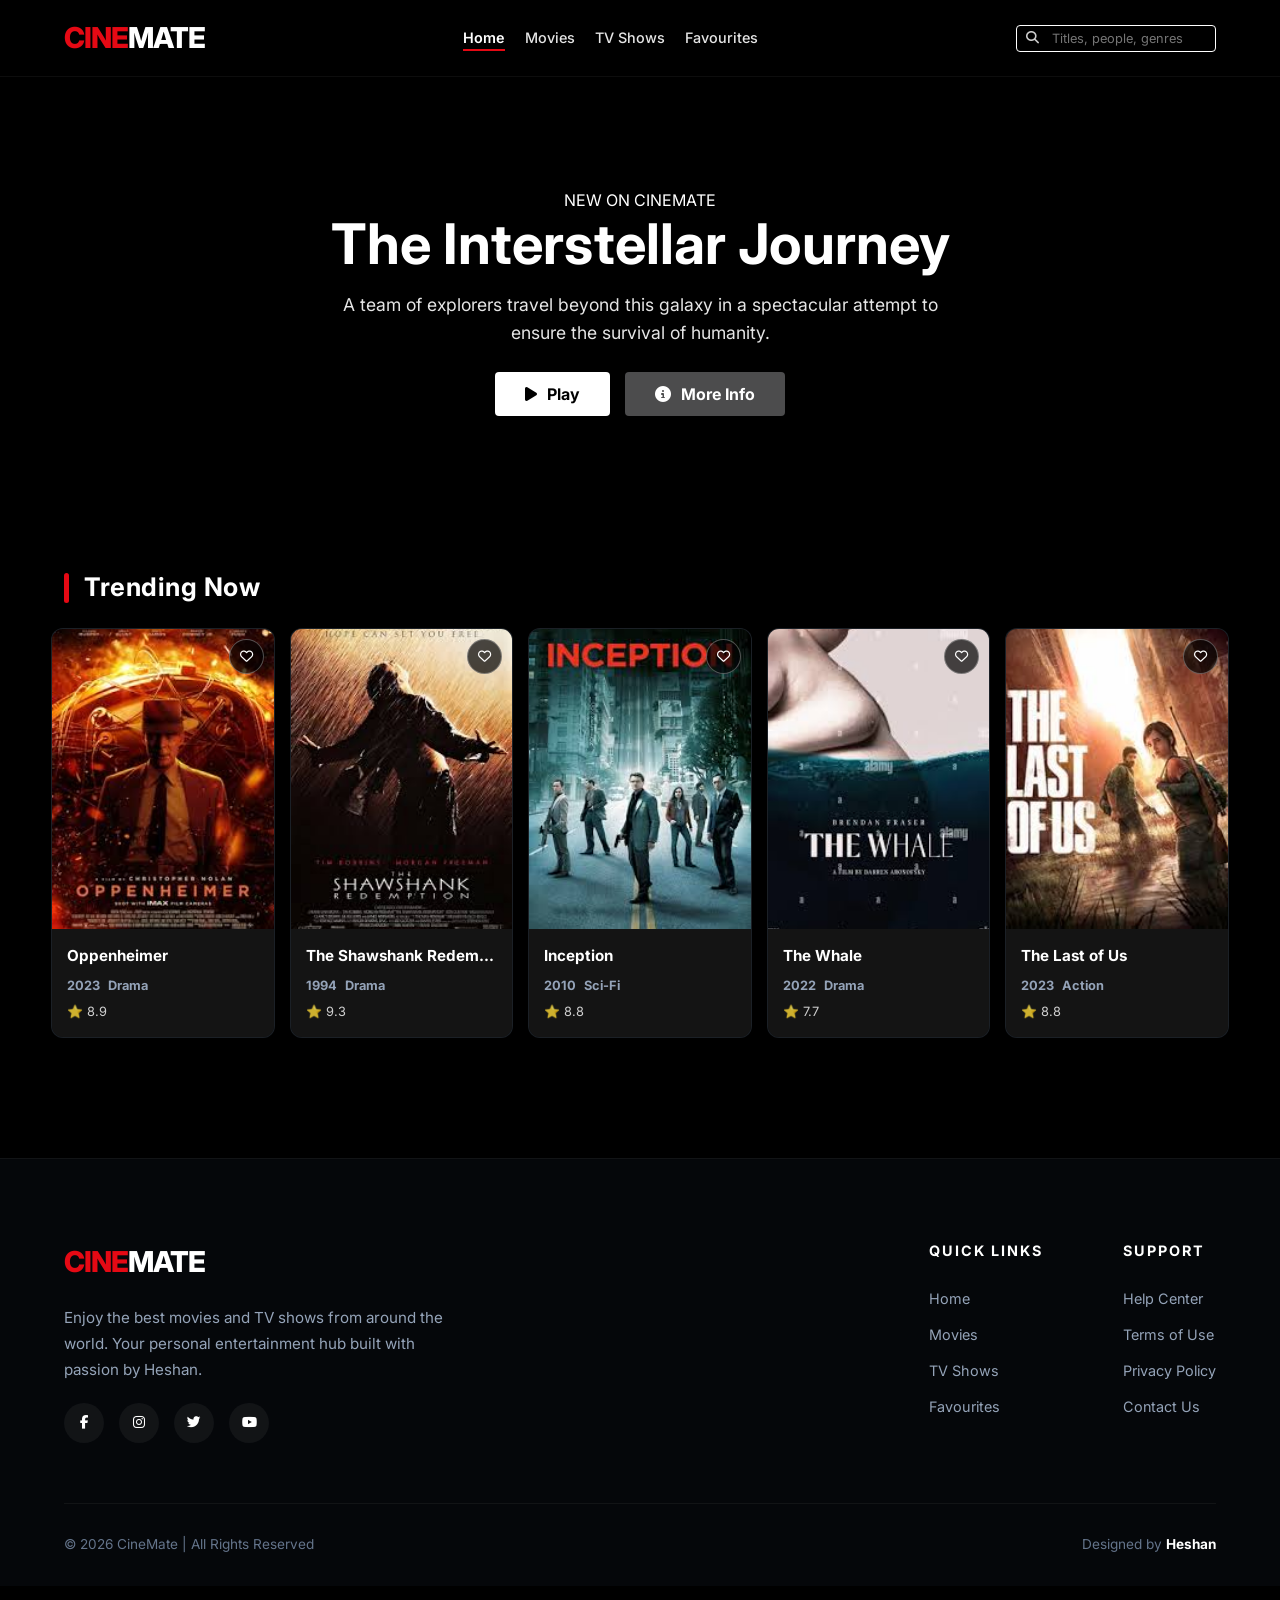
==== index.html @ fc8847e2 "Add files via upload" ====
<!DOCTYPE html>
<html lang="en">
<head>
    <meta charset="UTF-8">
    <meta name="viewport" content="width=device-width, initial-scale=1.0">
    <title>CineMate | Discover Great Movies</title>
    <link href="https://fonts.googleapis.com/css2?family=Inter:wght@400;500;600;700;800&display=swap" rel="stylesheet">
    <link rel="stylesheet" href="https://cdnjs.cloudflare.com/ajax/libs/font-awesome/6.4.0/css/all.min.css">
    <link rel="stylesheet" href="style.css">
</head>
<body>

    <nav class="navbar">
        <div class="logo">Cine<span>Mate</span></div>
        <ul class="nav-links">
            <li><a href="index.html" class="active">Home</a></li>
            <li><a href="movies.html">Movies</a></li>
            <li><a href="tv-shows.html">TV Shows</a></li>
            <li><a href="favourites.html">Favourites</a></li>
        </ul>
        <div class="nav-search">
            <i class="fa-solid fa-magnifying-glass"></i>
            <input type="text" placeholder="Titles, people, genres">
        </div>
    </nav>

    <header class="hero">
        <div class="hero-content">
            <div class="hero-badge">NEW ON CINEMATE</div>
            <h1>The <span>Interstellar</span> Journey</h1>
            <p>A team of explorers travel beyond this galaxy in a spectacular attempt to ensure the survival of humanity.</p>
            <div class="hero-actions">
                <button class="play-btn"><i class="fa-solid fa-play"></i> Play</button>
                <button class="info-btn"><i class="fa-solid fa-circle-info"></i> More Info</button>
            </div>
        </div>
    </header>
<main class="container">
    <div class="section-header" style="padding: 0 5%; margin-top: 20px; display: flex; align-items: center; gap: 15px;">
        <div style="width: 5px; height: 30px; background: #E50914; border-radius: 10px;"></div>
        <h2 style="font-size: 1.6rem; font-weight: 700; letter-spacing: 0.5px;">Trending Now</h2>
    </div>

    
</main>

   
        <div class="movie-grid">
            <div class="movie-card">
                <div class="card-thumb">
                    <img src="[data-uri]" alt="Oppenheimer">
                    <button class="fav-btn" title="Add to Favourites"><i class="fa-regular fa-heart"></i></button>
                </div>
                <div class="card-info">
                    <h4>Oppenheimer</h4>
                    <div class="meta-row"><span>2023</span><span>Drama</span></div>
                    <div class="card-rating-pill">⭐ 8.9</div>
                </div>
            </div>

            <div class="movie-card">
                <div class="card-thumb">
                    <img src="[data-uri]" alt="Shawshank Redemption">
                    <button class="fav-btn" title="Add to Favourites"><i class="fa-regular fa-heart"></i></button>
                </div>
                <div class="card-info">
                    <h4>The Shawshank Redemption</h4>
                    <div class="meta-row"><span>1994</span><span>Drama</span></div>
                    <div class="card-rating-pill">⭐ 9.3</div>
                </div>
            </div>

            <div class="movie-card">
                <div class="card-thumb">
                    <img src="[data-uri]" alt="Inception">
                    <button class="fav-btn" title="Add to Favourites"><i class="fa-regular fa-heart"></i></button>
                </div>
                <div class="card-info">
                    <h4>Inception</h4>
                    <div class="meta-row"><span>2010</span><span>Sci-Fi</span></div>
                    <div class="card-rating-pill">⭐ 8.8</div>
                </div>
            </div>

            <div class="movie-card">
                <div class="card-thumb">
                    <img src="[data-uri]" alt="The Whale">
                    <button class="fav-btn" title="Add to Favourites"><i class="fa-regular fa-heart"></i></button>
                </div>
                <div class="card-info">
                    <h4>The Whale</h4>
                    <div class="meta-row"><span>2022</span><span>Drama</span></div>
                    <div class="card-rating-pill">⭐ 7.7</div>
                </div>
            </div>

            <div class="movie-card">
                <div class="card-thumb">
                    <img src="[data-uri]" alt="The Last of Us">
                    <button class="fav-btn" title="Add to Favourites"><i class="fa-regular fa-heart"></i></button>
                </div>
                <div class="card-info">
                    <h4>The Last of Us</h4>
                    <div class="meta-row"><span>2023</span><span>Action</span></div>
                    <div class="card-rating-pill">⭐ 8.8</div>
                </div>
            </div>
        </div>
    </main>

   



<footer class="site-footer">
    <div class="footer-content">
        <div class="footer-brand">
            <div class="logo">Cine<span>Mate</span></div>
            <p>Enjoy the best movies and TV shows from around the world. Your personal entertainment hub built with passion by Heshan.</p>
            <div class="social-links">
                <a href="#"><i class="fa-brands fa-facebook-f"></i></a>
                <a href="#"><i class="fa-brands fa-instagram"></i></a>
                <a href="#"><i class="fa-brands fa-twitter"></i></a>
                <a href="#"><i class="fa-brands fa-youtube"></i></a>
            </div>
        </div>
        
        <div class="footer-links-group">
            <div class="footer-links">
                <h4>QUICK LINKS</h4>
                <ul>
                    <li><a href="index.html">Home</a></li>
                    <li><a href="movies.html">Movies</a></li>
                    <li><a href="tv-shows.html">TV Shows</a></li>
                    <li><a href="favourites.html">Favourites</a></li>
                </ul>
            </div>
            <div class="footer-links">
                <h4>SUPPORT</h4>
                <ul>
                    <li><a href="#">Help Center</a></li>
                    <li><a href="#">Terms of Use</a></li>
                    <li><a href="#">Privacy Policy</a></li>
                    <li><a href="#">Contact Us</a></li>
                </ul>
            </div>
        </div>
    </div>
    
    <div class="footer-bottom">
        <p>© 2026 CineMate | All Rights Reserved</p>
        <div class="creator-badge">Designed by <span>Heshan</span></div>
    </div>
</footer>
</body>
</html>
---- style.css ----
/* 1. Global Variables & Reset */
:root {
    --bg-dark: #000000;
    --bg-card: #141414;
    --netflix-red: #E50914;
    --text-main: #ffffff;
    --text-dim: #b3b3b3;
    --border: rgba(255, 255, 255, 0.1);
    --transition: 0.4s cubic-bezier(0.25, 0.46, 0.45, 0.94);
}

* {
    margin: 0; padding: 0; box-sizing: border-box;
    font-family: 'Inter', sans-serif;
}

body {
    background-color: var(--bg-dark);
    color: var(--text-main);
    line-height: 1.6;
    overflow-x: hidden;
    padding-bottom: 50px;
}

/* --- Navbar Premium Styling --- */
.navbar {
    display: flex;
    justify-content: space-between;
    align-items: center;
    padding: 15px 5%;
    background: rgba(0, 0, 0, 0.85); /* කළු පැහැය */
    backdrop-filter: blur(15px); /* පිටුපස blur වෙන effect එක */
    position: sticky;
    top: 0;
    z-index: 1000;
    transition: all 0.4s ease;
    border-bottom: 1px solid rgba(255, 255, 255, 0.05);
}

/* Logo Animation */
.logo {
    font-size: 1.8rem;
    font-weight: 800;
    color: #E50914; /* Netflix Red */
    text-transform: uppercase;
    cursor: pointer;
    transition: transform 0.3s ease, text-shadow 0.3s ease;
}

.logo span { color: #fff; }

.logo:hover {
    transform: scale(1.05);
    text-shadow: 0 0 15px rgba(229, 9, 20, 0.6); /* Glow Effect */
}

/* Nav Links & Underline Animation */
.nav-links {
    display: flex;
    list-style: none;
    gap: 25px;
}

.nav-links li a {
    color: #e5e5e5;
    text-decoration: none;
    font-size: 0.95rem;
    font-weight: 500;
    position: relative;
    padding: 5px 0;
    transition: color 0.3s ease;
}

/* Underline එක ඇඳීගෙන යන Animation එක */
.nav-links li a::after {
    content: '';
    position: absolute;
    bottom: 0;
    left: 0;
    width: 0;
    height: 2px;
    background-color: #E50914;
    transition: width 0.3s ease;
}

.nav-links li a:hover::after, 
.nav-links li a.active::after {
    width: 100%;
}

.nav-links li a:hover, 
.nav-links li a.active {
    color: #fff;
}

/* Search Bar Animation */
.nav-search {
    position: relative;
    display: flex;
    align-items: center;
}

.nav-search input {
    background: rgba(255, 255, 255, 0.1);
    border: 1px solid rgba(255, 255, 255, 0.2);
    color: #fff;
    padding: 8px 15px 8px 35px;
    border-radius: 20px;
    font-size: 0.85rem;
    outline: none;
    width: 180px;
    transition: all 0.4s cubic-bezier(0.4, 0, 0.2, 1);
}

/* Click කළාම පළල් වීම */
.nav-search input:focus {
    width: 280px;
    background: rgba(0, 0, 0, 0.8);
    border-color: #E50914;
    box-shadow: 0 0 10px rgba(229, 9, 20, 0.3);
}

.nav-search i {
    position: absolute;
    left: 12px;
    color: #b3b3b3;
    transition: color 0.3s;
}

.nav-search input:focus + i {
    color: #E50914;
}

/* Mobile Responsive Fix */
@media (max-width: 768px) {
    .navbar {
        flex-direction: column;
        gap: 15px;
        padding: 20px;
    }
    .nav-search input {
        width: 100%;
    }
}

.logo {
    font-size: 1.8rem; font-weight: 800; color: var(--netflix-red);
    letter-spacing: -1px; text-transform: uppercase; cursor: pointer;
}
.logo span { color: #fff; }

.nav-links { display: flex; list-style: none; gap: 20px; align-items: center; }
.nav-links li a {
    color: #e5e5e5; text-decoration: none; font-size: 0.9rem;
    transition: var(--transition);
}

.nav-links li a:hover, .nav-links li a.active {
    color: #fff; font-weight: 600;
}

/* Search Box in Nav */
.nav-search {
    position: relative; display: flex; align-items: center;
}
.nav-search input {
    background: rgba(0,0,0,0.5); border: 1px solid #fff;
    color: white; padding: 5px 10px 5px 35px; border-radius: 4px;
    font-size: 0.8rem; outline: none; width: 200px;
}
.nav-search i {
    position: absolute; left: 10px; color: #ccc; font-size: 0.8rem;
}

/* --- Hero Section (Reduced Height & Centered) --- */
.hero {
    height: 50vh; /* උස 80vh සිට 50vh දක්වා අඩු කළා */
    background: linear-gradient(rgba(0,0,0,0.6), rgba(0,0,0,0.6)), 
                url('https://images.unsplash.com/photo-1626814026160-2237a95fc5a0?auto=format&fit=crop&w=1920&q=80');
    background-size: cover;
    background-position: center;
    display: flex; 
    align-items: center; 
    justify-content: center; /* හරස් අතට මැදට ගැනීමට */
    text-align: center; /* අකුරු මැදට කිරීමට */
    padding: 0 4%;
    margin-bottom: 40px;
}

.hero-content {
    max-width: 800px;
    margin: 0 auto; /* Content එක මැදට ගැනීමට */
}

.hero-content h1 {
    font-size: 3.5rem;
    line-height: 1.1;
    margin-bottom: 15px;
    text-shadow: 0 2px 10px rgba(0,0,0,0.5); /* අකුරු පැහැදිලිව පෙනීමට */
}

.hero-content p {
    font-size: 1.1rem;
    color: #e5e5e5;
    margin: 0 auto 25px auto;
    max-width: 600px;
}

.hero-actions {
    display: flex;
    gap: 15px;
    justify-content: center; /* Buttons මැදට ගැනීමට */
}

/* Play & Info Buttons Netflix Style */
.play-btn, .info-btn {
    padding: 12px 30px;
    border-radius: 4px;
    font-weight: 700;
    cursor: pointer;
    border: none;
    display: flex;
    align-items: center;
    gap: 10px;
    font-size: 1rem;
    transition: 0.3s;
}

.play-btn { background: #fff; color: #000; }
.play-btn:hover { background: rgba(255,255,255,0.8); }

.info-btn { background: rgba(109, 109, 110, 0.7); color: #fff; }
.info-btn:hover { background: rgba(109, 109, 110, 0.4); }
/* 4. Filter Section (Movies/TV Pages) */
.filter-container {
    padding: 0 4%; margin: 20px 0;
    display: flex; gap: 15px; align-items: center; flex-wrap: wrap;
}
.pill {
    background: #222; color: white; border: none; padding: 8px 20px;
    border-radius: 4px; cursor: pointer; transition: 0.3s; font-size: 0.9rem;
}
.pill.active, .pill:hover { background: #fff; color: #000; }

#yearSelect {
    background: #000; color: white; border: 1px solid #555;
    padding: 8px; border-radius: 4px; outline: none;
}

/* 5. Movie Card Grid */
.movie-grid {
    display: grid;
    grid-template-columns: repeat(auto-fill, minmax(200px, 1fr));
    gap: 15px; padding: 20px 4%;
}

.movie-card {
    background: var(--bg-card);
    border-radius: 4px; overflow: hidden;
    position: relative; cursor: pointer;
    transition: transform 0.4s ease;
}

.movie-card:hover {
    transform: scale(1.1); z-index: 5;
    box-shadow: 0 10px 20px rgba(0,0,0,0.6);
}

.card-thumb {
    width: 100%; height: 300px; position: relative;
    background: #1a1a1a; display: flex; align-items: center; justify-content: center;
}
.card-thumb img { width: 100%; height: 100%; object-fit: cover; }

/* Info shown on hover */
.card-info {
    padding: 15px; background: var(--bg-card);
}
.card-info h4 { font-size: 0.95rem; margin-bottom: 5px; white-space: nowrap; overflow: hidden; text-overflow: ellipsis; }

.meta-row { display: flex; gap: 10px; font-size: 0.8rem; color: #46d369; font-weight: 700; }
.card-rating-pill { 
    margin-top: 5px; font-size: 0.8rem; color: #fff; opacity: 0.8;
}

/* Buttons on Card */
.fav-btn, .remove-btn {
    position: absolute; top: 10px; right: 10px;
    background: rgba(0,0,0,0.7); border: 1px solid rgba(255,255,255,0.3);
    color: white; width: 35px; height: 35px; border-radius: 50%;
    cursor: pointer; display: flex; align-items: center; justify-content: center;
    transition: 0.3s; z-index: 2;
}
.fav-btn:hover { background: var(--netflix-red); border-color: var(--netflix-red); }
.remove-btn:hover { background: #ff4444; }

/* 6. Footer Styles */
.site-footer {
    padding: 60px 4% 30px; border-top: 1px solid var(--border);
    margin-top: 50px; color: var(--text-dim); font-size: 0.85rem;
}
.footer-top { display: grid; grid-template-columns: 2fr 1fr 1fr; gap: 40px; margin-bottom: 40px; }
.footer-links h4 { color: #fff; margin-bottom: 15px; }
.footer-links ul { list-style: none; }
.footer-links li { margin-bottom: 10px; }
.footer-links a { color: var(--text-dim); text-decoration: none; }
.footer-links a:hover { text-decoration: underline; }

.footer-bottom { 
    display: flex; justify-content: space-between; align-items: center; 
    padding-top: 20px; border-top: 1px solid var(--border);
}
.creator-tag { font-weight: 700; color: #fff; }

/* 7. Favourites Specific */
.empty-message {
    text-align: center; grid-column: 1 / -1; padding: 100px 0; color: var(--text-dim);
}
.clear-btn {
    background: var(--netflix-red); color: white; border: none;
    padding: 12px 25px; border-radius: 4px; font-weight: 700; cursor: pointer;
}

/* 8. Responsive Design */
@media (max-width: 768px) {
    .navbar { flex-direction: column; gap: 15px; padding: 15px; }
    .hero-content h1 { font-size: 2.2rem; }
    .footer-top { grid-template-columns: 1fr; }
    .movie-grid { grid-template-columns: repeat(2, 1fr); }
    .nav-search input { width: 100%; }
}

.genre-filter {
    display: flex;
    justify-content: center; /* හරස් අතට මැදට ගැනීමට */
    flex-wrap: wrap;        /* පොඩි screen වලදී පේළි කිහිපයකට යාමට */
    gap: 10px;              /* බට්න් අතර පරතරය */
    margin-bottom: 40px;
    width: 100%;
}

/* Movie Card Improvements */
.movie-card {
    background: #0f141a;
    border-radius: 12px;
    overflow: hidden;
    transition: all 0.4s cubic-bezier(0.175, 0.885, 0.32, 1.275);
    border: 1px solid rgba(255,255,255,0.05);
}

.movie-card:hover {
    transform: translateY(-10px);
    border-color: rgba(229, 9, 20, 0.5);
    box-shadow: 0 15px 30px rgba(0,0,0,0.5);
}

.card-thumb {
    position: relative;
    overflow: hidden;
}

.card-overlay {
    position: absolute;
    top: 0; left: 0; width: 100%; height: 100%;
    background: rgba(0,0,0,0.4);
    opacity: 0;
    transition: 0.3s;
    display: flex;
    align-items: center;
    justify-content: center;
    gap: 15px;
}

.movie-card:hover .card-overlay { opacity: 1; }

.play-mini-btn {
    background: #fff; color: #000;
    width: 45px; height: 45px; border-radius: 50%;
    display: flex; align-items: center; justify-content: center;
    border: none; cursor: pointer; font-size: 1.2rem;
    transition: 0.3s;
}

.play-mini-btn:hover { transform: scale(1.1); background: #E50914; color: #fff; }

/* Meta Info Styling */
.card-info { padding: 15px; }
.meta-row { display: flex; align-items: center; gap: 8px; font-size: 0.8rem; margin-top: 8px; color: #94a3b8; }
.rating { margin-left: auto; color: #f7a824; font-weight: 700; }

/* --- Advanced Footer --- */
.site-footer {
    background: #05070a;
    padding: 80px 5% 30px;
    border-top: 1px solid rgba(255,255,255,0.05);
    margin-top: 100px;
}

.footer-content {
    display: flex;
    justify-content: space-between;
    flex-wrap: wrap;
    gap: 50px;
    margin-bottom: 60px;
}

.footer-brand { flex: 1; min-width: 300px; }
.footer-brand p { color: #94a3b8; margin: 20px 0; font-size: 0.95rem; line-height: 1.7; max-width: 400px; }

.social-links { display: flex; gap: 15px; }
.social-links a {
    width: 40px; height: 40px; border-radius: 50%;
    background: rgba(255,255,255,0.05);
    color: #fff; display: flex; align-items: center; justify-content: center;
    text-decoration: none; transition: 0.3s;
}
.social-links a:hover { background: #E50914; transform: translateY(-5px); }

.footer-links-group { display: flex; gap: 80px; }
.footer-links h4 { font-size: 0.9rem; letter-spacing: 2px; margin-bottom: 25px; color: #fff; }
.footer-links ul { list-style: none; }
.footer-links li { margin-bottom: 12px; }
.footer-links a { color: #94a3b8; text-decoration: none; transition: 0.3s; font-size: 0.9rem; }
.footer-links a:hover { color: #E50914; padding-left: 5px; }

.footer-bottom {
    display: flex; justify-content: space-between; align-items: center;
    padding-top: 30px; border-top: 1px solid rgba(255,255,255,0.05);
    color: #64748b; font-size: 0.85rem;
}

.creator-badge span { color: #fff; font-weight: 700; }
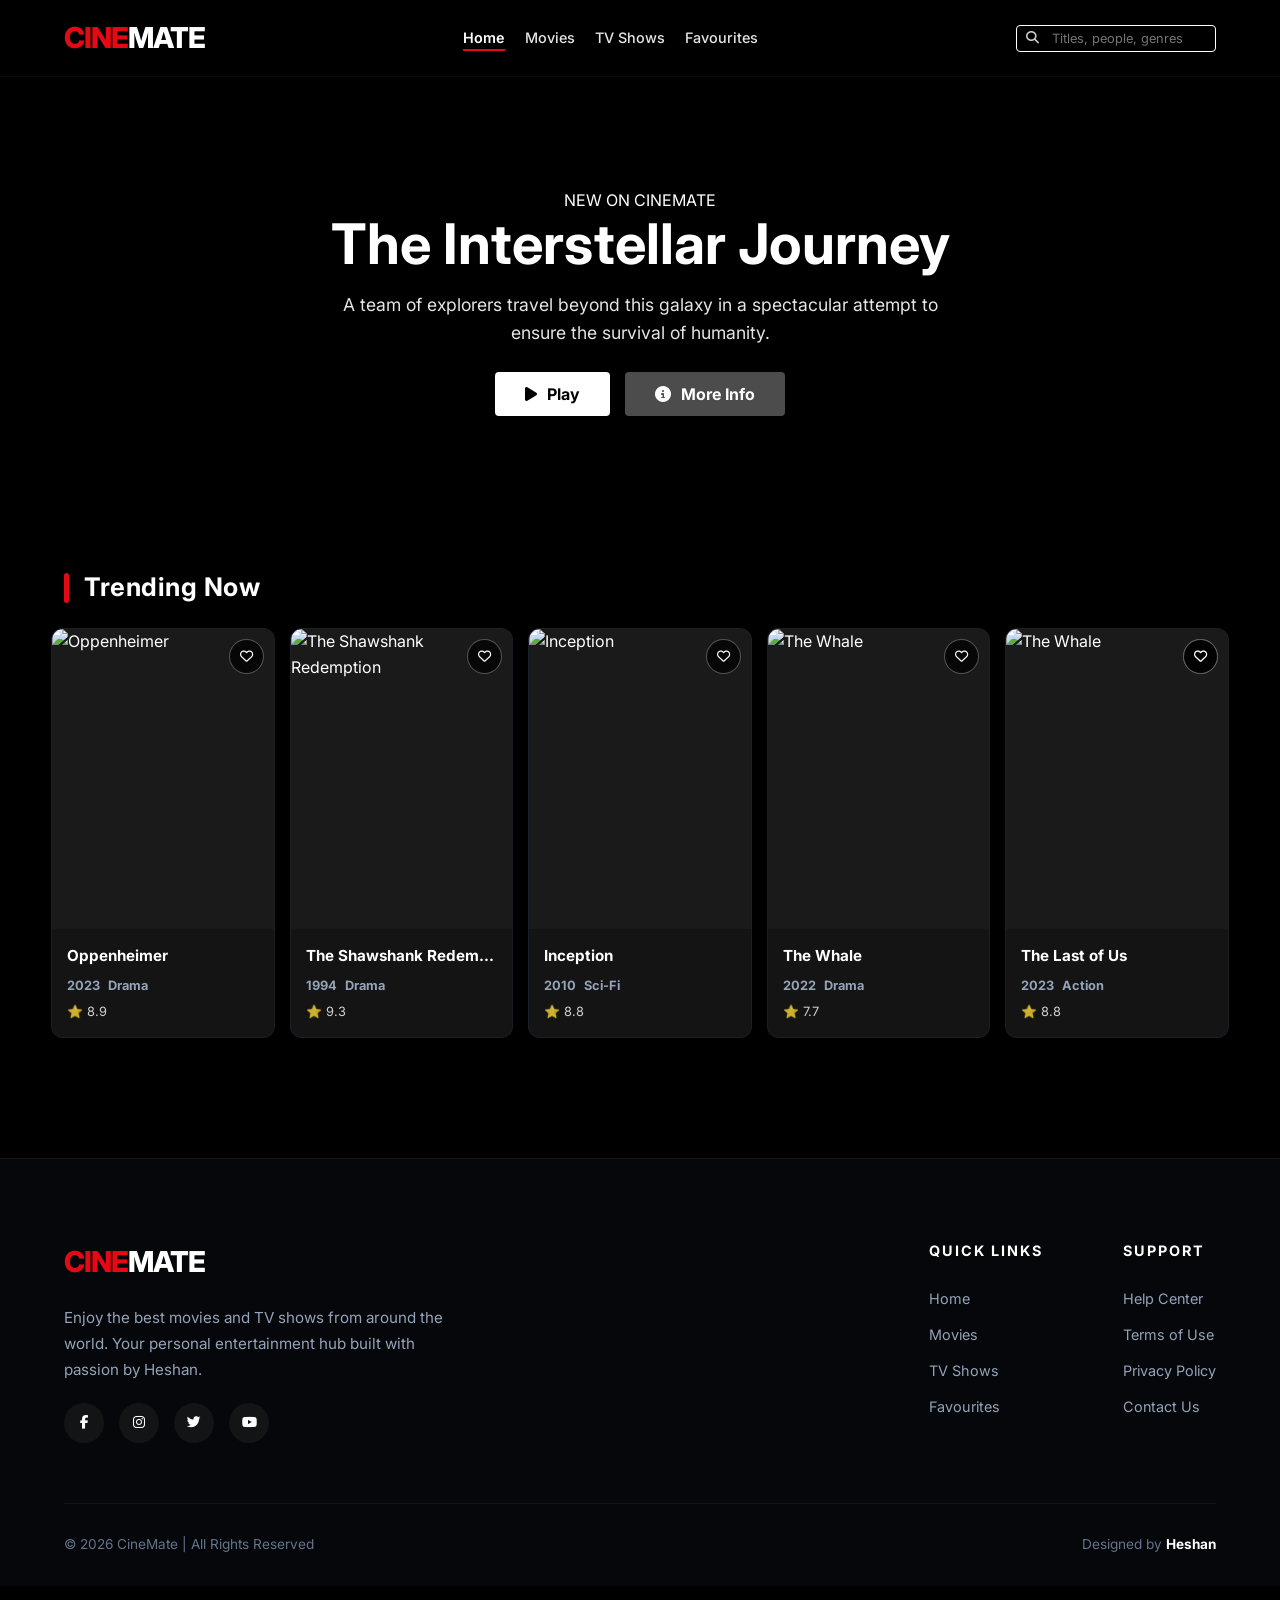
==== commit 35d228c3: "change movies card images" ====
--- a/index.html
+++ b/index.html
@@ -48,7 +48,7 @@
         <div class="movie-grid">
             <div class="movie-card">
                 <div class="card-thumb">
-                    <img src="[data-uri]" alt="Oppenheimer">
+                    <img src="https://www.universalpictures.co.uk/tl_files/content/movies/oppenheimer/oppenheimer_header-mobile.jpg" alt="Oppenheimer">
                     <button class="fav-btn" title="Add to Favourites"><i class="fa-regular fa-heart"></i></button>
                 </div>
                 <div class="card-info">
@@ -60,7 +60,7 @@
 
             <div class="movie-card">
                 <div class="card-thumb">
-                    <img src="[data-uri]" alt="Shawshank Redemption">
+                    <img src="https://m.media-amazon.com/images/I/717W9DCnyzL._AC_UF894,1000_QL80_.jpg"alt="The Shawshank Redemption"> 
                     <button class="fav-btn" title="Add to Favourites"><i class="fa-regular fa-heart"></i></button>
                 </div>
                 <div class="card-info">
@@ -72,7 +72,7 @@
 
             <div class="movie-card">
                 <div class="card-thumb">
-                    <img src="[data-uri]" alt="Inception">
+                    <img src="https://m.media-amazon.com/images/M/MV5BMjExMjkwNTQ0Nl5BMl5BanBnXkFtZTcwNTY0OTk1Mw@@._V1_.jpg" alt="Inception">
                     <button class="fav-btn" title="Add to Favourites"><i class="fa-regular fa-heart"></i></button>
                 </div>
                 <div class="card-info">
@@ -84,7 +84,7 @@
 
             <div class="movie-card">
                 <div class="card-thumb">
-                    <img src="[data-uri]" alt="The Whale">
+                    <img src="https://c8.alamy.com/comp/2M6PNGB/the-whale-2022-directed-by-darren-aronofsky-credit-a24-protozoa-pictures-album-2M6PNGB.jpg" alt="The Whale">
                     <button class="fav-btn" title="Add to Favourites"><i class="fa-regular fa-heart"></i></button>
                 </div>
                 <div class="card-info">
@@ -96,7 +96,8 @@
 
             <div class="movie-card">
                 <div class="card-thumb">
-                    <img src="[data-uri]" alt="The Last of Us">
+                    <img src="https://resizing.flixster.com/1t3h8KAxIMmKUCU09OoqpfqD6R0=/ems.cHJkLWVtcy1hc3NldHMvdHZzZWFzb24vZjU3YTRlYjItOTAzNC00MzFjLTg0NGQtODA1ZGU2OWY1NzY1LmpwZw==" alt="The Whale">
+                    <button class="fav-btn" title="Add to Favourites"><i class="fa-regular fa-heart"></i></button>
                     <button class="fav-btn" title="Add to Favourites"><i class="fa-regular fa-heart"></i></button>
                 </div>
                 <div class="card-info">
